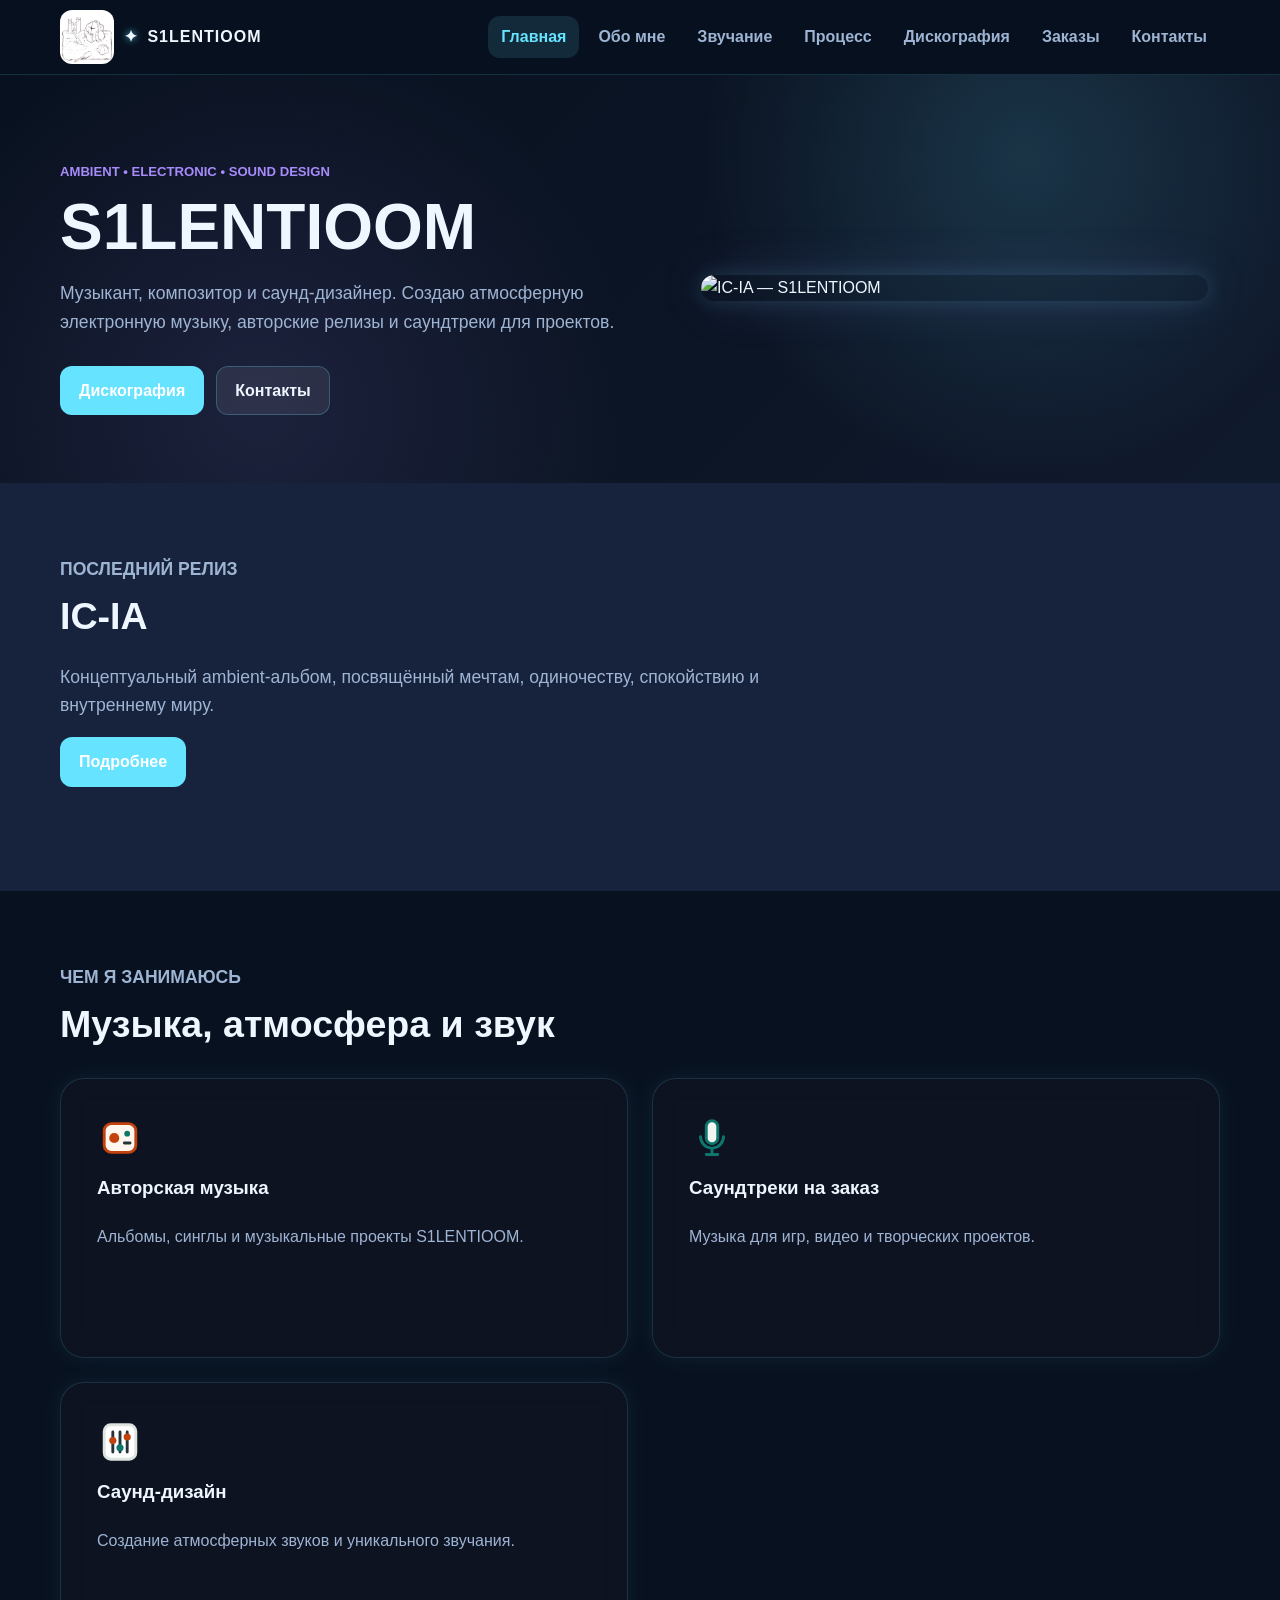
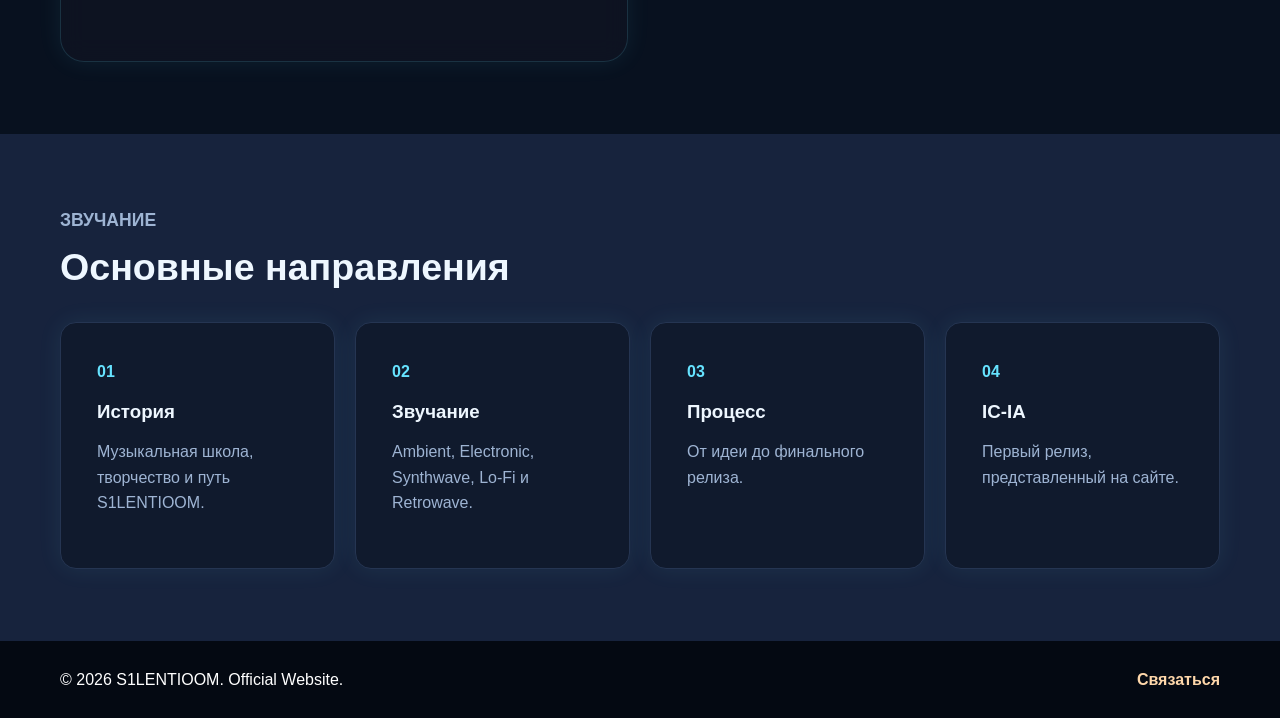
==== index.html @ 9299f3a1 "Add files via upload" ====
<!DOCTYPE html>

<html lang="ru">
<head>
  <meta charset="UTF-8">
  <meta name="viewport" content="width=device-width, initial-scale=1.0">

  <meta name="description" content="Официальный сайт S1LENTIOOM — музыканта, композитора и саунд-дизайнера.">
  <meta name="keywords" content="S1LENTIOOM, ambient, electronic, synthwave, soundtrack, music">
  <meta name="author" content="S1LENTIOOM">

  <title>S1LENTIOOM | Official Website</title>

  <link rel="icon" href="assets/logo.jpg" type="image/jpg">
  <link rel="stylesheet" href="css/style.css">
</head>

<body>

<div class="stars-layer">
  <span>✦</span>
  <span>✧</span>
  <span>⋆</span>
  <span>✦</span>
  <span>✧</span>
  <span>⋆</span>
  <span>✦</span>
  <span>✧</span>
</div>

<header class="site-header">
  <nav class="navbar container" aria-label="Главная навигация">

<a class="logo" href="index.html" aria-label="На главную">
  <img src="assets/logo.jpg" alt="S1LENTIOOM" width="54" height="54">
  <span><span class="star-symbol">✦</span> S1LENTIOOM</span>
</a>

<button
  class="menu-toggle"
  type="button"
  aria-label="Открыть меню"
  aria-expanded="false">

  <span></span>
  <span></span>
  <span></span>

</button>

<ul class="nav-list">
  <li><a class="nav-link active" href="index.html">Главная</a></li>
  <li><a class="nav-link" href="about.html">Обо мне</a></li>
  <li><a class="nav-link" href="technologies.html">Звучание</a></li>
  <li><a class="nav-link" href="development.html">Процесс</a></li>
  <li><a class="nav-link" href="discography.html">Дискография</a></li>
  <li><a class="nav-link" href="commissions.html">Заказы</a></li>
  <li><a class="nav-link" href="contacts.html">Контакты</a></li>
</ul>


  </nav>
</header>

<main>

  <section class="hero">


<div class="container hero-grid">

  <div class="hero-content reveal">

    <p class="eyebrow">
      Ambient • Electronic • Sound Design
    </p>

    <h1>
      S1LENTIOOM
    </h1>

    <p class="hero-text">
      Музыкант, композитор и саунд-дизайнер.
      Создаю атмосферную электронную музыку,
      авторские релизы и саундтреки для проектов.
    </p>

    <div class="hero-actions">

      <a class="btn primary" href="discography.html">
        Дискография
      </a>

      <a class="btn ghost" href="contacts.html">
        Контакты
      </a>

    </div>

  </div>

<div class="hero-visual reveal">

<a
 href="#icia"
 aria-label="Перейти к информации об альбоме IC-IA">


<img
  src="assets/covers/icia.jpeg"
  alt="IC-IA — S1LENTIOOM">


  </a>

</div>

</div>


  </section>

  <section class="section muted" id="icia">


<div class="container">

  <div class="section-heading reveal">

    <p class="eyebrow">
      Последний релиз
    </p>

    <h2>
      IC-IA
    </h2>

    <p>
      Концептуальный ambient-альбом,
      посвящённый мечтам, одиночеству,
      спокойствию и внутреннему миру.
    </p>

    <a class="btn primary" href="discography.html">
      Подробнее
    </a>

  </div>

</div>

  </section>

  <section class="section">

<div class="container">

  <div class="section-heading reveal">

    <p class="eyebrow">
      Чем я занимаюсь
    </p>

    <h2>
      Музыка, атмосфера и звук
    </h2>

  </div>

  <div class="features-grid">

    <article class="feature-card reveal">

      <img src="assets/icon-beat.svg" alt="" width="46" height="46">

      <h3>
        Авторская музыка
      </h3>

      <p>
        Альбомы, синглы и музыкальные проекты S1LENTIOOM.
      </p>

    </article>

    <article class="feature-card reveal">

      <img src="assets/icon-vocal.svg" alt="" width="46" height="46">

      <h3>
        Саундтреки на заказ
      </h3>

      <p>
        Музыка для игр, видео и творческих проектов.
      </p>

    </article>

    <article class="feature-card reveal">

      <img src="assets/icon-mix.svg" alt="" width="46" height="46">

      <h3>
        Саунд-дизайн
      </h3>

      <p>
        Создание атмосферных звуков и уникального звучания.
      </p>

    </article>

  </div>

</div>


  </section>

  <section class="section muted">


<div class="container">

  <div class="section-heading reveal">

    <p class="eyebrow">
      Звучание
    </p>

    <h2>
      Основные направления
    </h2>

  </div>

  <div class="directions-grid">

    <a class="direction-card reveal" href="about.html">

      <span>01</span>

      <h3>
        История
      </h3>

      <p>
        Музыкальная школа,
        творчество и путь S1LENTIOOM.
      </p>

    </a>

    <a class="direction-card reveal" href="technologies.html">

      <span>02</span>

      <h3>
        Звучание
      </h3>

      <p>
        Ambient, Electronic,
        Synthwave, Lo-Fi и Retrowave.
      </p>

    </a>

    <a class="direction-card reveal" href="development.html">

      <span>03</span>

      <h3>
        Процесс
      </h3>

      <p>
        От идеи до финального релиза.
      </p>

    </a>

    <a class="direction-card reveal" href="discography.html">

      <span>04</span>

      <h3>
        IC-IA
      </h3>

      <p>
        Первый релиз,
        представленный на сайте.
      </p>

    </a>

  </div>

</div>


  </section>

</main>

<footer class="site-footer">

  <div class="container footer-grid">


<p>
  © 2026 S1LENTIOOM. Official Website.
</p>

<a href="contacts.html">
  Связаться
</a>


  </div>

</footer>

<button
class="back-to-top"
type="button"
aria-label="Наверх">

↑

</button>

<script src="js/main.js"></script>

</body>
</html>
---- css/style.css ----
/* Общая система оформления сайта. Цвета и размеры удобно менять в одном месте. */
:root {
--color-bg: #08111f;
--color-surface: #101a2d;
--color-surface-soft: #17233d;
--color-text: #eef7ff;
--color-muted: #9eb4d3;
--color-border: #253552;

--color-primary: #66e3ff;
--color-primary-dark: #3ec9ff;
--color-accent: #a78bfa;

--color-ink: #040912;

--color-error: #ef4444;
--color-success: #22c55e;

--shadow-sm: 0 0 24px rgba(102,227,255,.08);
--shadow-md: 0 0 40px rgba(102,227,255,.15);

--radius: 16px;
--radius-sm: 12px;

--container: 1160px;

--font-main: Arial, Helvetica, sans-serif;
}

* {
  box-sizing: border-box;
}

html {
  scroll-behavior: smooth;
}

body {
  margin: 0;
  min-width: 320px;
  background: var(--color-bg);
  color: var(--color-text);
  font-family: var(--font-main);
  line-height: 1.6;
}

img {
  display: block;
  max-width: 100%;
}

a {
  color: inherit;
  text-decoration: none;
}

button,
input,
textarea {
  font: inherit;
}

.container {
  width: min(100% - 32px, var(--container));
  margin: 0 auto;
}

.narrow {

  max-width: none;

}

.site-header {

  position: sticky;
  top: 0;
  z-index: 20;

  background: rgba(8,17,31,.92);

  border-bottom: 1px solid rgba(102,227,255,.15);

  backdrop-filter: blur(14px);

}

.navbar {
  min-height: 74px;
  display: flex;
  align-items: center;
  justify-content: space-between;
  gap: 24px;
}

.logo {
  display: inline-flex;
  align-items: center;
  gap: 10px;
  color: var(--color-text);
  font-weight: 900;
}

.nav-list {
  display: flex;
  align-items: center;
  gap: 6px;
  padding: 0;
  margin: 0;
  list-style: none;
}

.nav-link {
  display: inline-flex;
  align-items: center;
  min-height: 42px;
  padding: 8px 13px;
  border-radius: var(--radius-sm);
  color: var(--color-muted);
  font-weight: 800;
  transition: background 0.2s ease, color 0.2s ease, transform 0.2s ease;
}

.nav-link:hover,
.nav-link.active {

  background: rgba(102,227,255,.12);

  color: #66e3ff;

}

.nav-link:hover {
  transform: translateY(-1px);
}

.menu-toggle {
  display: none;
  width: 44px;
  height: 44px;
  padding: 10px;
  border: 1px solid var(--color-border);
  border-radius: var(--radius-sm);
  background: var(--color-surface);
  cursor: pointer;
}

.menu-toggle span {
  display: block;
  height: 2px;
  margin: 5px 0;
  background: var(--color-text);
  transition: transform 0.2s ease, opacity 0.2s ease;
}

.menu-toggle.open span:nth-child(1) {
  transform: translateY(7px) rotate(45deg);
}

.menu-toggle.open span:nth-child(2) {
  opacity: 0;
}

.menu-toggle.open span:nth-child(3) {
  transform: translateY(-7px) rotate(-45deg);
}

.hero,
.page-hero {
  padding: 86px 0 68px;
  background:
    radial-gradient(circle at 78% 16%, rgba(194, 65, 12, 0.18), transparent 30%),
    linear-gradient(135deg, #fffaf5 0%, #f6fbf8 52%, #fff7ed 100%);
}

.hero-grid {
  display: grid;
  grid-template-columns: minmax(0, 1.04fr) minmax(300px, 0.96fr);
  align-items: center;
  gap: 54px;
}

.hero h1,
.page-hero h1 {
  margin: 0;
  max-width: 790px;
  font-size: clamp(2.3rem, 5vw, 4.6rem);
  line-height: 1.06;
}

.hero-text,
.page-hero p:last-child,
.section-heading p {
  color: var(--color-muted);
  font-size: 1.1rem;
}

.hero-actions {
  display: flex;
  flex-wrap: wrap;
  gap: 12px;
  margin-top: 30px;
}

.hero-visual {
  padding: 12px;
}

.eyebrow {
  margin: 0 0 12px;
  color: var(--color-accent);
  font-size: 0.82rem;
  font-weight: 900;
  letter-spacing: 0;
  text-transform: uppercase;
}

.btn {
  display: inline-flex;
  align-items: center;
  justify-content: center;
  min-height: 46px;
  padding: 11px 18px;
  border: 1px solid transparent;
  border-radius: var(--radius-sm);
  font-weight: 900;
  cursor: pointer;
  transition: transform 0.2s ease, box-shadow 0.2s ease, background 0.2s ease;
}

.btn:hover {
  transform: translateY(-2px);
  box-shadow: var(--shadow-sm);
}

.btn.primary {
  background: var(--color-primary);
  color: #ffffff;
}

.btn.primary:hover {
  background: var(--color-primary-dark);
}

.btn.ghost {

  background: rgba(255,255,255,.08);

  border: 1px solid rgba(102,227,255,.25);

  color: #eef7ff;

  backdrop-filter: blur(10px);

}

.btn.ghost:hover {

  background: rgba(102,227,255,.12);

}

.section {
  padding: 72px 0;
}

.muted {
  background: var(--color-surface-soft);
}

.section-heading {
  max-width: 720px;
  margin-bottom: 32px;
}

.section-heading h2,
.content-block h2,
.info-panel h3,
.contact-info h2 {
  margin: 0 0 24px;
  font-size: clamp(1.75rem, 3vw, 2.35rem);
  line-height: 1.16;
}

.features-grid,
.tech-grid {
  display: grid;
  grid-template-columns: repeat(2, minmax(0, 1fr));
  gap: 24px;
}

.directions-grid,
.module-grid {
  display: grid;
  grid-template-columns: repeat(4, minmax(0, 1fr));
  gap: 20px;
}

.directions-grid,
.module-grid {
  grid-template-columns: repeat(4, minmax(0, 1fr));
}

.feature-card,
.direction-card,
.tech-card,
.module-card,
.info-panel,
.contact-form,
.contact-info {
  min-width: 0;
  padding: 36px;
  background: var(--color-surface);
  border: 1px solid var(--color-border);
  border-radius: var(--radius);
  box-shadow: var(--shadow-sm);
}

.feature-card,
.direction-card,
.module-card,
.tech-card {
  transition: transform 0.2s ease, box-shadow 0.2s ease, border-color 0.2s ease;
}

.feature-card:hover,
.direction-card:hover,
.module-card:hover,
.tech-card:hover {
  transform: translateY(-5px);
  border-color: rgba(194, 65, 12, 0.35);
  box-shadow: var(--shadow-md);
}

.feature-card h3,
.direction-card h3,
.module-card h2,
.tech-card h2 {
  margin: 16px 0 8px;
  line-height: 1.2;
}

.feature-card p,
.direction-card p,
.module-card p,
.tech-card p,
.content-block p,
.contact-info p {
  color: var(--color-muted);
}

.direction-card span,
.track-meta {
  color: var(--color-primary);
  font-weight: 900;
}

.track-meta {
  margin: 16px 0 -4px;
  font-size: 0.86rem;
  text-transform: uppercase;
}

.two-column,
.contact-grid {
  display: grid;
  grid-template-columns: minmax(0, 1fr) minmax(300px, 0.8fr);
  gap: 28px;
  align-items: start;
}

.check-list,
.contact-list,
.module-card ul {
  padding: 0;
  margin: 16px 0 0;
  list-style: none;
}

.check-list li,
.contact-list li,
.module-card li {
  position: relative;
  padding-left: 24px;
  margin: 10px 0;
}

.check-list li::before,
.contact-list li::before,
.module-card li::before {
  content: "";
  position: absolute;
  left: 0;
  top: 0.68em;
  width: 8px;
  height: 8px;
  border-radius: 50%;
  background: var(--color-accent);
}

.progress {
  display: grid;
  grid-template-columns: auto 1fr auto;
  align-items: center;
  gap: 12px;
  margin-top: 20px;
  font-size: 0.92rem;
}

.progress-track {
  height: 9px;
  overflow: hidden;
  background: #ece7df;
  border-radius: 999px;
}

.progress-value {
  width: 0;
  height: 100%;
  background: linear-gradient(90deg, var(--color-primary), var(--color-accent));
  border-radius: inherit;
  transition: width 1s ease;
}

.timeline {
  position: relative;
  display: grid;
  gap: 22px;
  max-width: 900px;
  margin: 0 auto;
}

.timeline::before {
  content: "";
  position: absolute;
  left: 32px;
  top: 16px;
  bottom: 16px;
  width: 2px;
  background: var(--color-border);
}

.timeline-item {
  position: relative;
  display: grid;
  grid-template-columns: 64px 1fr;
  gap: 20px;
  align-items: start;
}

.timeline-item span {
  z-index: 1;
  display: grid;
  place-items: center;
  width: 64px;
  height: 64px;
  background: var(--color-primary);
  color: #ffffff;
  border-radius: 50%;
  font-weight: 900;
  box-shadow: var(--shadow-sm);
}

.timeline-item div {
  padding: 22px;
  background: var(--color-surface);
  border: 1px solid var(--color-border);
  border-radius: var(--radius);
}

.timeline-item h2 {
  margin: 0 0 8px;
  font-size: 1.25rem;
}

.timeline-item p {
  margin: 0;
  color: var(--color-muted);
}

.filter-bar {
  display: flex;
  flex-wrap: wrap;
  gap: 10px;
  margin-bottom: 24px;
}

.filter-btn {
  min-height: 40px;
  padding: 8px 15px;
  border: 1px solid var(--color-border);
  border-radius: var(--radius-sm);
  background: #ffffff;
  color: var(--color-muted);
  font-weight: 900;
  cursor: pointer;
  transition: background 0.2s ease, color 0.2s ease, transform 0.2s ease;
}

.filter-btn:hover,
.filter-btn.active {
  background: var(--color-primary);
  color: #ffffff;
  transform: translateY(-1px);
}

.track-card.hidden {
  display: none;
}

.contact-form {
  display: grid;
  gap: 16px;
}

.form-field {
  display: grid;
  gap: 7px;
  font-weight: 900;
}

.form-field input,
.form-field textarea {
  width: 100%;
  border: 1px solid var(--color-border);
  border-radius: var(--radius-sm);
  padding: 13px 14px;
  background: #ffffff;
  color: var(--color-text);
  resize: vertical;
  transition: border-color 0.2s ease, box-shadow 0.2s ease;
}

.form-field input:focus,
.form-field textarea:focus {
  outline: none;
  border-color: var(--color-primary);
  box-shadow: 0 0 0 4px rgba(194, 65, 12, 0.12);
}

.error-text {
  min-height: 18px;
  color: var(--color-error);
  font-weight: 800;
}

.form-field.invalid input,
.form-field.invalid textarea {
  border-color: var(--color-error);
}

.form-message {
  display: none;
  padding: 12px 14px;
  border-radius: var(--radius-sm);
  font-weight: 900;
}

.form-message.show {
  display: block;
}

.form-message.success {
  background: #dcfce7;
  color: var(--color-success);
}

.form-message.error {
  background: #fee2e2;
  color: var(--color-error);
}

.site-footer {
  padding: 26px 0;
  background: var(--color-ink);
  color: #ffffff;
}

.footer-grid {
  display: flex;
  align-items: center;
  justify-content: space-between;
  gap: 20px;
}

.footer-grid p {
  margin: 0;
}

.footer-grid a {
  color: #fed7aa;
  font-weight: 900;
}

.back-to-top {
  position: fixed;
  right: 20px;
  bottom: 20px;
  z-index: 30;
  display: grid;
  place-items: center;
  width: 46px;
  height: 46px;
  border: 0;
  border-radius: 50%;
  background: var(--color-primary);
  color: #ffffff;
  font-size: 1.3rem;
  font-weight: 900;
  cursor: pointer;
  opacity: 0;
  pointer-events: none;
  transform: translateY(12px);
  transition: opacity 0.2s ease, transform 0.2s ease, background 0.2s ease;
}

.back-to-top.visible {
  opacity: 1;
  pointer-events: auto;
  transform: translateY(0);
}

.back-to-top:hover {
  background: var(--color-primary-dark);
}

.reveal {
  opacity: 0;
  transform: translateY(18px);
  transition: opacity 0.55s ease, transform 0.55s ease;
}

.reveal.visible {
  opacity: 1;
  transform: translateY(0);
}

@media (max-width: 980px) {
  .hero-grid,
  .two-column,
  .contact-grid {
    grid-template-columns: 1fr;
  }

  .features-grid,
  .tech-grid,
  .directions-grid,
  .module-grid {
    grid-template-columns: repeat(2, minmax(0, 1fr));
  }

  .hero {
    padding-top: 64px;
  }
}

@media (max-width: 760px) {
  .navbar {
    min-height: 66px;
  }

  .menu-toggle {
    display: block;
  }

.nav-list {

    background: rgba(15,20,35,.98);

    border: 1px solid rgba(102,227,255,.15);

}

  .nav-list.open {
    opacity: 1;
    visibility: visible;
    transform: translateY(0);
  }

  .nav-link {
    width: 100%;
  }

  .hero,
  .page-hero,
  .section {
    padding: 48px 0;
  }

  .features-grid,
  .tech-grid,
  .directions-grid,
  .module-grid {
    grid-template-columns: 1fr;
  }

  .hero-actions,
  .footer-grid {
    align-items: stretch;
    flex-direction: column;
  }

  .btn {
    width: 100%;
  }

  .timeline::before {
    left: 24px;
  }

  .timeline-item {
    grid-template-columns: 48px 1fr;
    gap: 14px;
  }

  .timeline-item span {
    width: 48px;
    height: 48px;
    font-size: 0.86rem;
  }

  .progress {
    grid-template-columns: 1fr auto;
  }

  .progress span {
    grid-column: 1 / -1;
  }
}

@media (max-width: 430px) {
  .container {
    width: min(100% - 24px, var(--container));
  }

  .feature-card,
  .direction-card,
  .tech-card,
  .module-card,
  .info-panel,
  .contact-form,
  .contact-info,
  .timeline-item div {
    padding: 18px;
  }
}

.hero,
.page-hero {
background:
radial-gradient(circle at 80% 20%, rgba(102,227,255,.15), transparent 30%),
radial-gradient(circle at 20% 80%, rgba(167,139,250,.12), transparent 35%),
linear-gradient(
135deg,
#08111f 0%,
#0b1424 50%,
#101a2d 100%
);
}

.hero-visual img {
border-radius: 28px;

box-shadow:
0 0 20px rgba(102,227,255,.15),
0 0 50px rgba(167,139,250,.15);

transition:
transform .3s ease,
box-shadow .3s ease;
}

.hero-visual img:hover {
transform: scale(1.02);

box-shadow:
0 0 30px rgba(102,227,255,.25),
0 0 70px rgba(167,139,250,.25);
}

.logo img {
border-radius: 12px;
}

.logo span {
color: #eef7ff;
font-weight: 900;
letter-spacing: 1px;
}

.logo {

  transition: transform .3s ease;

}

.logo:hover {

  transform: scale(1.05);

}

.site-header {

  background: rgba(8,17,31,.90);

  border-bottom: 1px solid rgba(102,227,255,.15);

  backdrop-filter: blur(14px);

}

.logo {

  transition: transform .3s ease;

}

.logo:hover {

  transform: scale(1.05);

}

.nav-link:hover,
.nav-link.active {

  background: rgba(102,227,255,.12);

  color: #66e3ff;

}

.btn.ghost {

  background: rgba(255,255,255,.08);

  border: 1px solid rgba(102,227,255,.25);

  color: #eef7ff;

  backdrop-filter: blur(10px);

}

.btn.ghost:hover {

  background: rgba(102,227,255,.12);

}

.hero-visual a {
  display: block;
}

.hero-visual a:hover img {
  transform: scale(1.03);
}

.hero-visual img {
  cursor: pointer;
}



@keyframes starGlow {

  0% {
    opacity: .5;
  }

  50% {
    opacity: 1;
  }

  100% {
    opacity: .5;
  }

}

.star-symbol {

  color: #66e3ff;

  display: inline-block;

  margin-right: 4px;

  animation: starGlow 3s ease-in-out infinite;

  text-shadow:
    0 0 6px rgba(102,227,255,.6),
    0 0 12px rgba(102,227,255,.4);

}

.stars-layer {

    position: fixed;

    inset: 0;

    pointer-events: none;

    z-index: -1;

}

.stars-layer span {

    position: absolute;

    color: rgba(255,255,255,.7);

    animation: twinkle 4s infinite ease-in-out;

}

.stars-layer span:nth-child(1) {
    top: 10%;
    left: 15%;
    font-size: 16px;
}

.stars-layer span:nth-child(2) {
    top: 25%;
    left: 80%;
    font-size: 12px;
}

.stars-layer span:nth-child(3) {
    top: 55%;
    left: 30%;
    font-size: 20px;
}

.stars-layer span:nth-child(4) {
    top: 70%;
    left: 75%;
    font-size: 14px;
}

.stars-layer span:nth-child(5) {
    top: 40%;
    left: 60%;
    font-size: 18px;
}

.stars-layer span:nth-child(6) {
    top: 85%;
    left: 10%;
    font-size: 12px;
}

.stars-layer span:nth-child(7) {
    top: 15%;
    left: 55%;
    font-size: 22px;
}

.stars-layer span:nth-child(8) {
    top: 65%;
    left: 90%;
    font-size: 16px;
}

@keyframes twinkle {

    0% {
        opacity: .2;
        transform: scale(.8);
    }

    50% {
        opacity: 1;
        transform: scale(1.2);
    }

    100% {
        opacity: .2;
        transform: scale(.8);
    }

}

.track-list {

  display: grid;
  gap: 12px;
  max-width: 900px;
  margin: 0 auto 30px;

}

.track-item {

  width: 100%;
  padding: 18px 24px;

  background: rgba(18,27,46,.8);

  border: 1px solid rgba(102,227,255,.15);

  border-radius: 16px;

  color: #eef7ff;

  font-size: 1rem;

  text-align: left;

  cursor: pointer;

  transition: .25s ease;

}

.track-item:hover {

  transform: translateX(10px);

  border-color: rgba(102,227,255,.5);

  box-shadow: 0 0 20px rgba(102,227,255,.2);

}

.album-player {

  max-width: 900px;

  margin: 0 auto;

  padding: 24px;

  border-radius: 24px;

  background: rgba(18,27,46,.9);

  border: 1px solid rgba(102,227,255,.15);

}

#current-track {

  margin-bottom: 16px;

  color: #66e3ff;

  font-size: 1.15rem;

  font-weight: 600;

}

#album-audio {

  width: 100%;

}

.feature-card,
.module-card,
.tech-card,
.info-panel {

    background: rgba(15, 20, 35, .82);

    border: 1px solid rgba(102,227,255,.15);

    backdrop-filter: blur(12px);

    border-radius: 24px;

    transition: .3s ease;

}

.feature-card:hover,
.module-card:hover,
.tech-card:hover,
.info-panel:hover {

    transform: translateY(-6px);

    border-color: rgba(102,227,255,.5);

    box-shadow:
        0 0 20px rgba(102,227,255,.18),
        0 0 50px rgba(167,139,250,.12);

}

.module-card img,
.album-cover {

    transition: .4s ease;

}

.module-card:hover img,
.album-cover:hover {

    transform: scale(1.02);

    box-shadow:
        0 0 25px rgba(102,227,255,.25),
        0 0 50px rgba(167,139,250,.15);

}

/* =========================
   S1LENTIOOM Neon Cards
========================= */

.feature-card,
.module-card,
.tech-card,
.info-panel,
.content-block {

    background: rgba(15, 20, 35, 0.82);

    border: 1px solid rgba(102,227,255,.15);

    border-radius: 24px;

    backdrop-filter: blur(12px);

    transition:
        transform .3s ease,
        box-shadow .3s ease,
        border-color .3s ease;
}

.feature-card:hover,
.module-card:hover,
.tech-card:hover,
.info-panel:hover,
.content-block:hover {

    transform: translateY(-6px);

    border-color: rgba(102,227,255,.55);

    box-shadow:
        0 0 25px rgba(102,227,255,.18),
        0 0 60px rgba(167,139,250,.12);

}

.track-item.active {

    border-color: #66e3ff;

    color: #66e3ff;

    box-shadow:
        0 0 20px rgba(102,227,255,.25),
        0 0 40px rgba(102,227,255,.15);

}

.module-card img {

    border-radius: 18px;

    overflow: hidden;

}

.album-player {

    box-shadow:
        0 0 25px rgba(102,227,255,.15),
        0 0 50px rgba(167,139,250,.12);

}

.features-grid .feature-card {

    min-height: 280px;

    display: flex;

    flex-direction: column;

}

.info-panel {

    padding-top: 42px;

}

.content-block {

    padding: 42px;

}
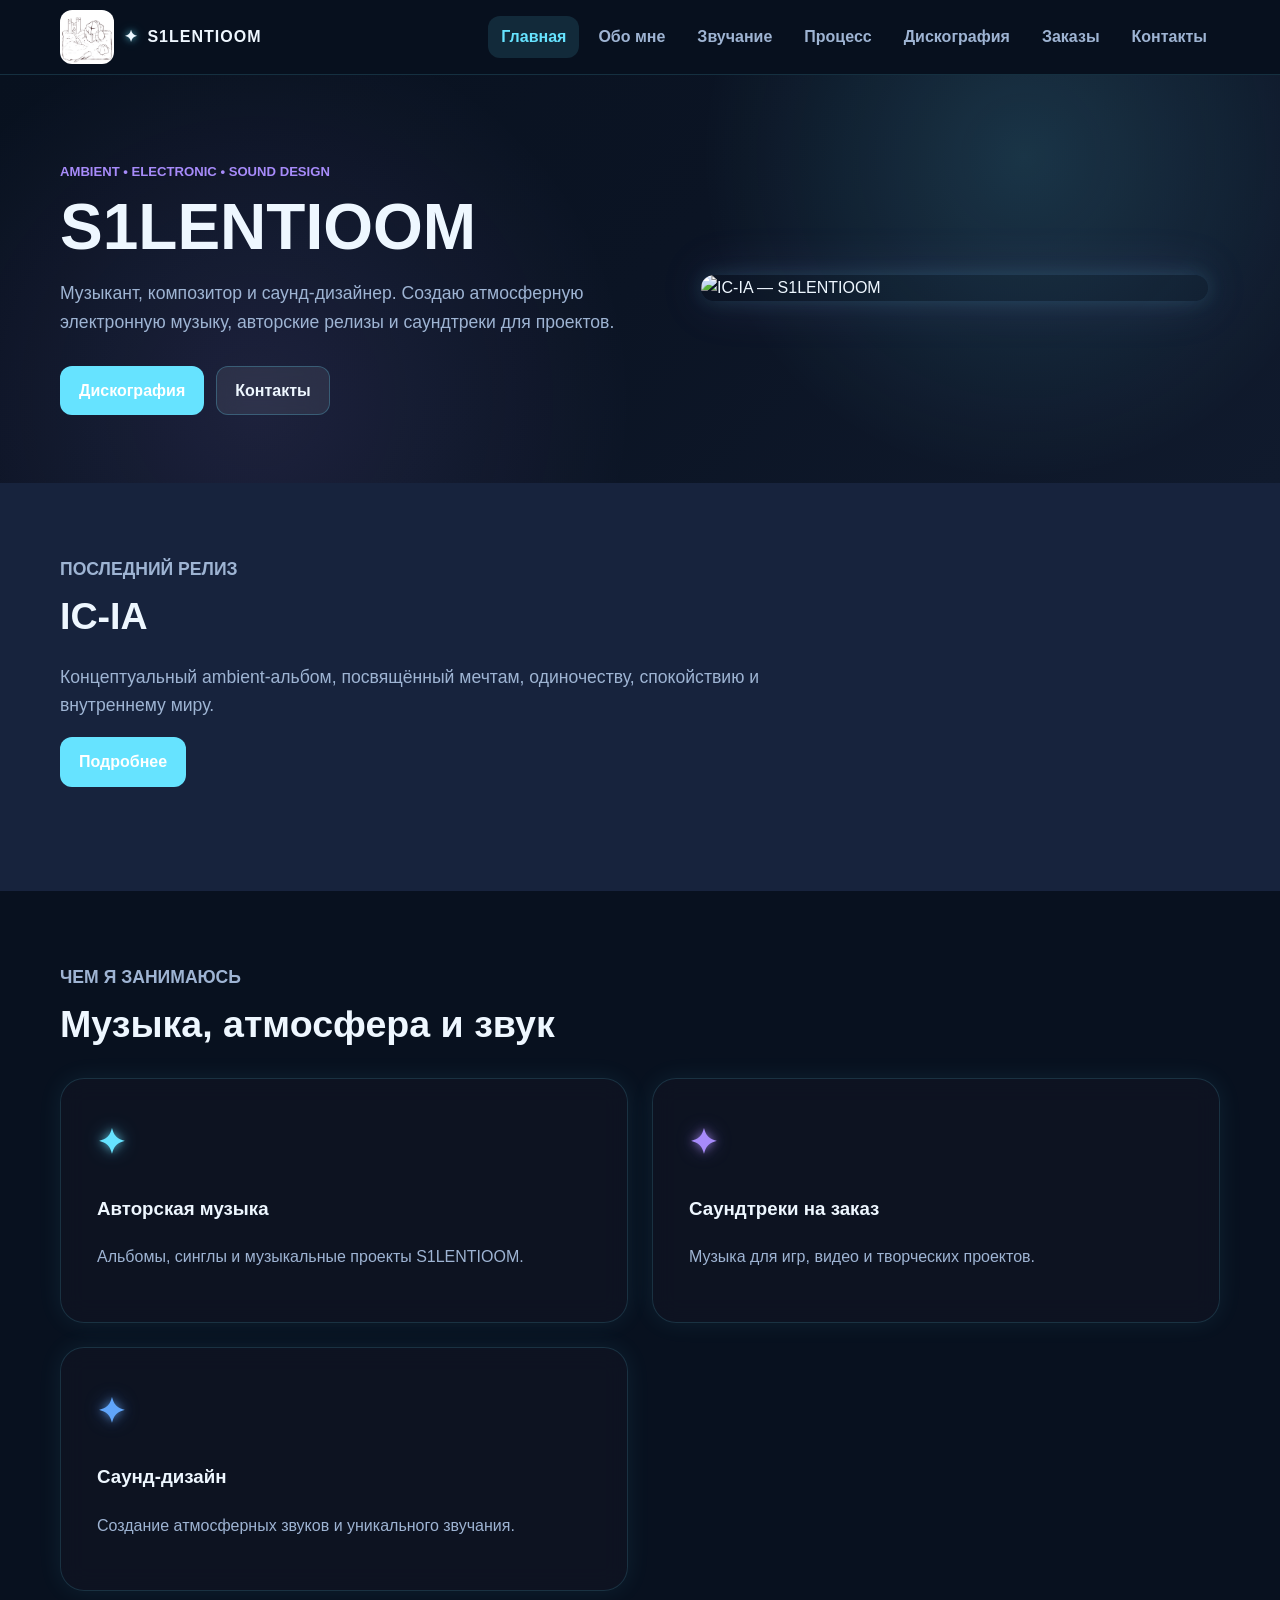
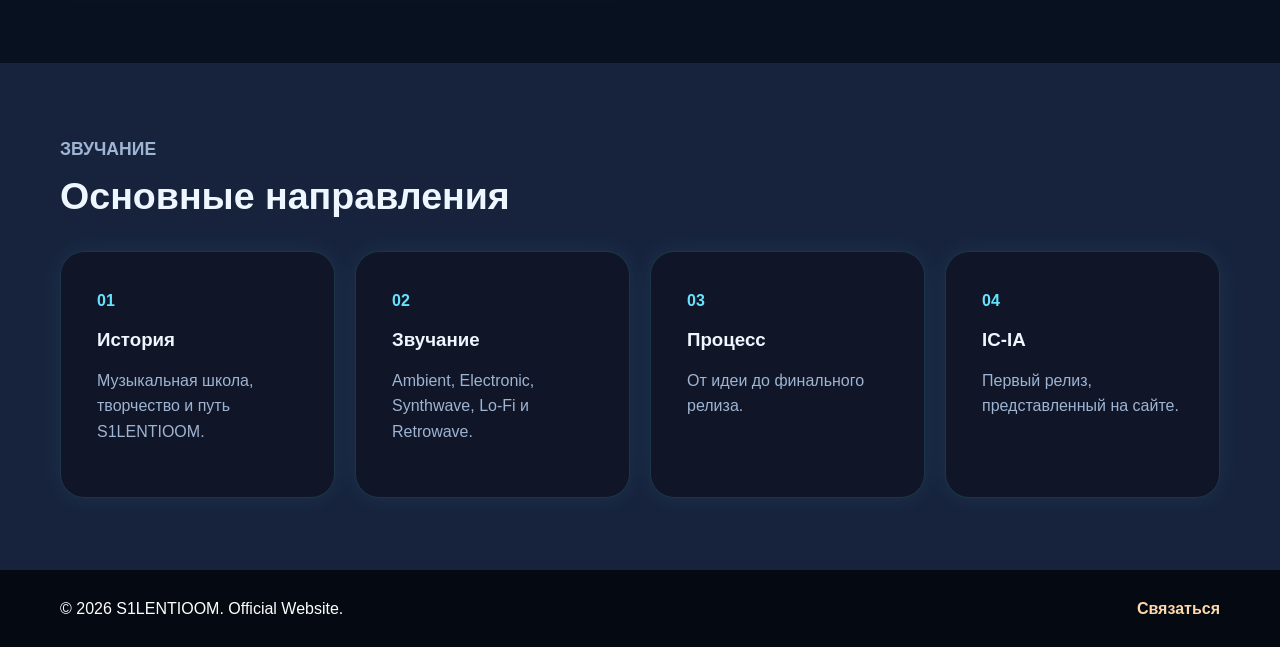
==== commit 02f0db0d: "Update index.html" ====
--- a/index.html
+++ b/index.html
@@ -171,7 +171,7 @@
 
     <article class="feature-card reveal">
 
-      <img src="assets/icon-beat.svg" alt="" width="46" height="46">
+      <div class="genre-star star-cyan">✦</div>
 
       <h3>
         Авторская музыка
@@ -185,7 +185,7 @@
 
     <article class="feature-card reveal">
 
-      <img src="assets/icon-vocal.svg" alt="" width="46" height="46">
+      <div class="genre-star star-purple">✦</div>
 
       <h3>
         Саундтреки на заказ
@@ -199,7 +199,7 @@
 
     <article class="feature-card reveal">
 
-      <img src="assets/icon-mix.svg" alt="" width="46" height="46">
+      <div class="genre-star star-blue">✦</div>
 
       <h3>
         Саунд-дизайн
--- a/css/style.css
+++ b/css/style.css
@@ -66,9 +66,8 @@
 }
 
 .narrow {
-
-  max-width: none;
-
+  max-width: 1200px;
+  margin: 0 auto;
 }
 
 .site-header {
@@ -327,9 +326,15 @@
 .direction-card:hover,
 .module-card:hover,
 .tech-card:hover {
-  transform: translateY(-5px);
-  border-color: rgba(194, 65, 12, 0.35);
-  box-shadow: var(--shadow-md);
+
+  transform: translateY(-6px);
+
+  border-color: rgba(102,227,255,.55);
+
+  box-shadow:
+      0 0 25px rgba(102,227,255,.18),
+      0 0 60px rgba(167,139,250,.12);
+
 }
 
 .feature-card h3,
@@ -800,22 +805,6 @@
 
 }
 
-.site-header {
-
-  background: rgba(8,17,31,.90);
-
-  border-bottom: 1px solid rgba(102,227,255,.15);
-
-  backdrop-filter: blur(14px);
-
-}
-
-.logo {
-
-  transition: transform .3s ease;
-
-}
-
 .logo:hover {
 
   transform: scale(1.05);
@@ -1115,6 +1104,7 @@
 ========================= */
 
 .feature-card,
+.direction-card,
 .module-card,
 .tech-card,
 .info-panel,
@@ -1135,6 +1125,7 @@
 }
 
 .feature-card:hover,
+.direction-card:hover,
 .module-card:hover,
 .tech-card:hover,
 .info-panel:hover,
@@ -1180,7 +1171,7 @@
 
 .features-grid .feature-card {
 
-    min-height: 280px;
+    min-height: 220px;
 
     display: flex;
 
@@ -1198,4 +1189,205 @@
 
     padding: 42px;
 
-}+}
+
+.direction-card {
+
+    background: rgba(15, 20, 35, 0.82);
+
+    border: 1px solid rgba(102,227,255,.15);
+
+    border-radius: 24px;
+
+    backdrop-filter: blur(12px);
+
+}
+
+.direction-card:hover {
+
+    transform: translateY(-6px);
+
+    border-color: rgba(102,227,255,.55);
+
+    box-shadow:
+        0 0 25px rgba(102,227,255,.18),
+        0 0 60px rgba(167,139,250,.12);
+
+}
+
+.ym-player {
+
+    margin-top: 32px;
+
+    border-radius: 24px;
+
+    overflow: hidden;
+
+    box-shadow:
+        0 0 30px rgba(102,227,255,.15),
+        0 0 60px rgba(167,139,250,.12);
+
+}
+
+.ym-player iframe {
+
+    width: 100%;
+
+    height: 560px;
+
+    border: none;
+
+    display: block;
+
+}
+
+.album-meta {
+
+    display: flex;
+
+    justify-content: center;
+
+    gap: 16px;
+
+    flex-wrap: wrap;
+
+    margin: 24px 0;
+
+}
+
+.album-meta span {
+
+    padding: 10px 16px;
+
+    border-radius: 999px;
+
+    background: rgba(102,227,255,.08);
+
+    border: 1px solid rgba(102,227,255,.15);
+
+    color: #66e3ff;
+
+    font-weight: 700;
+
+}
+
+/* Выравнивание карточек дискографии */
+
+.module-card {
+
+    display: flex;
+
+    flex-direction: column;
+
+    height: 100%;
+
+}
+
+.module-card .btn {
+
+    margin-top: auto;
+
+}
+
+.feature-card .genre-star {
+
+    font-size: 34px;
+
+    margin-bottom: 12px;
+
+}
+
+/* Звезды жанров */
+
+.genre-star {
+
+    font-size: 42px;
+
+    font-weight: bold;
+
+    display: inline-block;
+
+    margin-bottom: 12px;
+
+    animation: genreTwinkle 3s ease-in-out infinite;
+
+}
+
+.star-cyan {
+
+    color: #66e3ff;
+
+    text-shadow:
+        0 0 10px rgba(102,227,255,.7),
+        0 0 20px rgba(102,227,255,.4);
+
+}
+
+.star-purple {
+
+    color: #a78bfa;
+
+    text-shadow:
+        0 0 10px rgba(167,139,250,.7),
+        0 0 20px rgba(167,139,250,.4);
+
+}
+
+.star-blue {
+
+    color: #60a5fa;
+
+    text-shadow:
+        0 0 10px rgba(96,165,250,.7),
+        0 0 20px rgba(96,165,250,.4);
+
+}
+
+.star-pink {
+
+    color: #f472b6;
+
+    text-shadow:
+        0 0 10px rgba(244,114,182,.7),
+        0 0 20px rgba(244,114,182,.4);
+
+}
+
+.star-green {
+
+    color: #34d399;
+
+    text-shadow:
+        0 0 10px rgba(52,211,153,.7),
+        0 0 20px rgba(52,211,153,.4);
+
+}
+
+.star-gold {
+
+    color: #fbbf24;
+
+    text-shadow:
+        0 0 10px rgba(251,191,36,.7),
+        0 0 20px rgba(251,191,36,.4);
+
+}
+
+@keyframes genreTwinkle {
+
+    0% {
+        opacity: .5;
+        transform: scale(.9);
+    }
+
+    50% {
+        opacity: 1;
+        transform: scale(1.15);
+    }
+
+    100% {
+        opacity: .5;
+        transform: scale(.9);
+    }
+
+}
